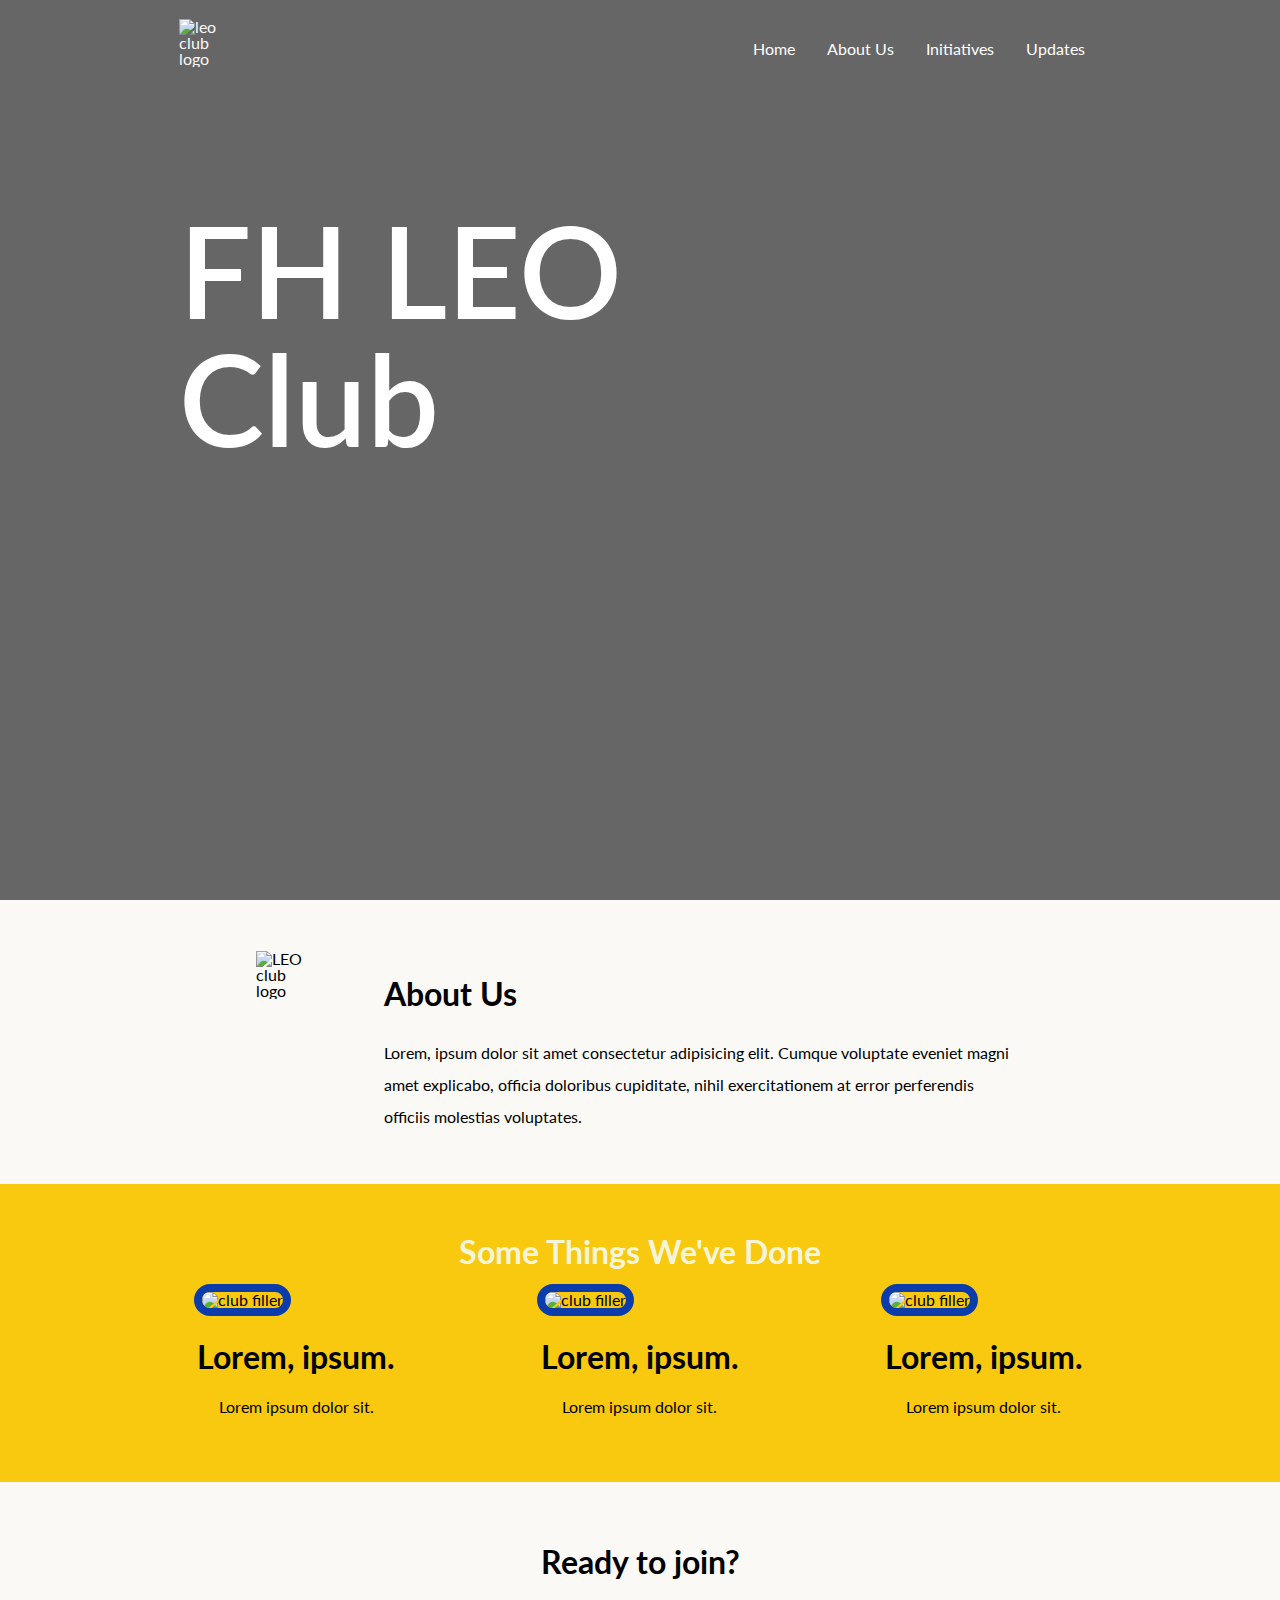
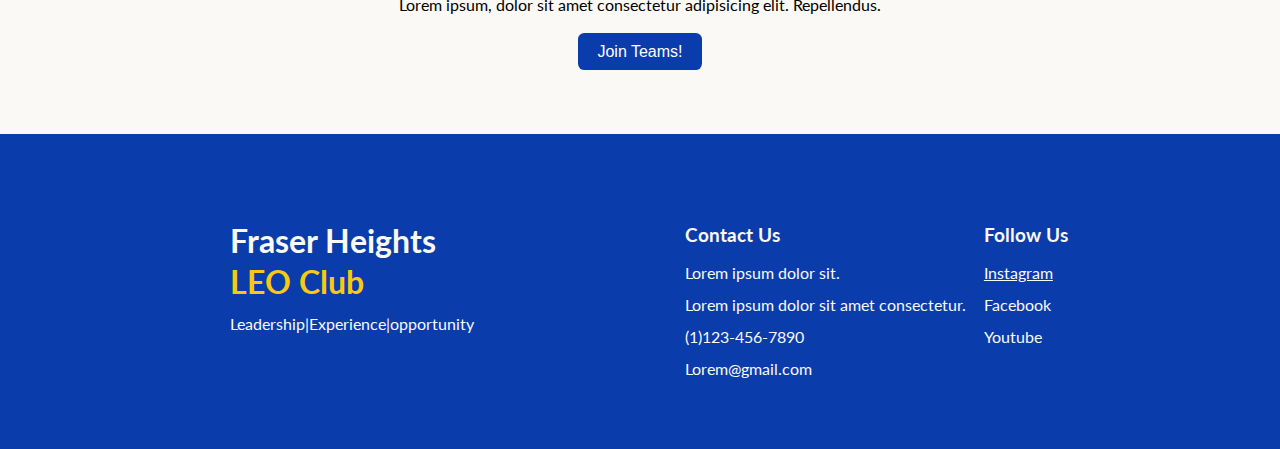
==== Home page/index.html @ 1a8ceed2 "added about us page and organized into folders" ====
<!DOCTYPE html>
<html lang="en">
<head>
    <meta charset="UTF-8">
    <meta http-equiv="X-UA-Compatible" content="IE=edge">
    <meta name="viewport" content="width=device-width, initial-scale=1.0">
    <title>FH leo club</title>
    <script src="script.js" defer></script>
    <link rel="stylesheet" href="styles.css">
    <link
    href="https://fonts.googleapis.com/css2?family=Lato:wght@600&family=Roboto:wght@300;400&display=swap"
    rel="stylesheet">
</head>
<body>
    <section class="bg-blue">
        <nav class="navbar">
                <div class="logo">
                    <a href="#"><img src="pictures/leoclubwhite.png" alt="leo club logo"></a>
                </div>
            <a href="#" class="toggle-button">
                <span class="bar"></span>
                <span class="bar"></span>
                <span class="bar"></span>
              </a>

            <div class="navbar-links">
                <ul>
                    <li><a href="#"> Home </a></li>
                    <li><a href="#"> About Us </a></li>
                    <li><a href="#"> Initiatives </a></li>
                    <li><a href="#"> Updates </a></li>
                </ul>
            </div>
        </nav>
        <div class="main-title">
                <div class="col">
                    <h1>FH LEO</h1>
                </div>
                <div class="col">
                    <h1>Club</h1>
                </div>
        </div>
    </section> 

    <section class="bg-off-white">
        <div class="container">
            <div class="split">
                <div> 
                    <img src="pictures/leoClubLogo.png" alt="LEO club logo">
                </div>
                <div class="about pushdown"> 
                    <h2>About Us</h2>
                    <p class="double-space pushdown"> Lorem, ipsum dolor sit amet consectetur adipisicing elit. Cumque voluptate eveniet magni amet explicabo, officia doloribus cupiditate, nihil exercitationem at error perferendis officiis molestias voluptates.</p>
                </div>
            </div>
        </div>
    </section>

    <section class="bg-yellow">
        <div class="gallery-container">
            <h2 class="text-centre whiteh2">Some Things We've Done</h2>
            <div class="gallery">
                <figure class="icons">
                    <img src= "pictures/davidLeoClubImage.png" class="border gallery-element" alt= "club filler">
                    <h3 class="text-centre sub">Lorem, ipsum.</h3>
                    <figcaption class="text-centre"> Lorem ipsum dolor sit. </figcaption>  
                  </figure>
                  <figure class="icons">
                    <img src= "pictures/davidLeoClubImage2.png" class="border gallery-element" alt= "club filler">
                    <h3 class="text-centre sub">Lorem, ipsum.</h3>
                    <figcaption class="text-centre"> Lorem ipsum dolor sit.</figcaption> 
                  </figure>
                  <figure class="icons">
                    <img src= "pictures/dividLeoClubImag3.png" class="border gallery-element" alt= "club filler">
                    <h3 class="text-centre sub">Lorem, ipsum.</h3>
                    <figcaption class="text-centre"> Lorem ipsum dolor sit.</figcaption> 
                  </figure>
            </div>
        </div>
    </section>
    
    <section class="bg-off-white">
        <div>
            <div class="content-container">
                <div class="social-media text-centre">
                    <h2>Ready to join?</h2>
                    <p class="room">Lorem ipsum, dolor sit amet consectetur adipisicing elit. Repellendus.</p>
                    <a href="https://teams.microsoft.com/l/team/19%3aXjoGESyyftis80p68u_Xhh1oimrOnALKqK0oUwf_hvM1%40thread.tacv2/conversations?groupId=9fa5732e-8d96-49a0-8e16-34128732688b&tenantId=08b4e9cf-8113-420d-ba07-52f7d4df8acd" target="_blank">
                    <button type="button"> Join Teams!</button>
                    </a>
                </div>
            </div>
        </div>
    </section>

    <footer>
        <div class="footer-container">
            <div class="footer-grid">
                <div>
                    <h2 class="pushdown">Fraser Heights</h2>
                    <h2 class="leo">LEO Club</h2>
                    <p>Leadership|Experience|opportunity</p>
                </div>
                <div class="split2">
                    <div>
                        <h3 class="subtitle pushdown">Contact Us</h3>
                        <p class="double-space">Lorem ipsum dolor sit.</p>
                        <p class="double-space">Lorem ipsum dolor sit amet consectetur.</p>
                        <p class="double-space">(1)123-456-7890</p>
                        <p class="double-space">Lorem@gmail.com</p>
                    </div> 
                    <div>
                        <h3 class="subtitle pushdown">Follow Us</h3>
                        <a href="https://www.instagram.com/fhleoclub/" target="_blank">
                            <p class="double-space">Instagram</p>
                        </a>
                        <p class="double-space">Facebook</p>
                        <p class="double-space">Youtube</p>
                    </div>
                </div>
            </div>
        </div>
    </footer>
</body>
</html>
---- Home page/styles.css ----
:root{
    --clr-primary-100: #f9c910;
    --clr-primary-500: #0a3dab;

    --clr-neutral-100: #fff;
    --clr-neutral-200: #FAF9F6;
    --clr-neutral-800: #222c2a;

    --ff-primary: "Lato", sans-serif;
    --ff-accent: "Roboto", sans-serif;
}

*{
    box-sizing: border-box;
}

body,
h1,
h2,
h3,
footer,
p {
  margin: 0;
  font-family: var(--ff-primary);
}

h1{
    font-size: 8rem;
    font-weight: 600;
}

h2{
    font-size: 2rem;
}

h3{
    padding: 1vw 0;
    font-size: 1.2rem;
    font-weight: 700;
}

img{
    max-width: 100%;
    display: inline-block;
    object-fit: cover;
}

.navbar{
    padding: 1.5% 14%;
    display: flex;
    position: relative;
    justify-content: space-between;
    align-items: center;
    background-color: transparent;
    color: white;
}

.logo{
    width: 60px;
    height: 60px;
}

.navbar-links{
    height: 100%;
}

.navbar-links ul{
    margin: 0;
    padding: 0;
    display: flex;
}

.navbar-links li{
    list-style: none;
}

.navbar-links li a{
    text-decoration: none;
    padding: 1rem;
    display: block;
    color: white;
}

.navbar .logo a{
    text-decoration: none;
}

.navbar-links li:hover{
    background-color: #555;
}

.toggle-button {
    position: absolute;
    vertical-align: middle;
    top: 1.1rem;
    right: 3rem;
    display: none;
    flex-direction: column;
    justify-content: space-between;
    width: 33px;
    height: 24px;
    color: white;
}

.toggle-button .bar {
    height: 3px;
    width: 100%;
    background-color: white;
    border-radius: 10px;
}

@media (max-width: 800px) {
    .navbar {
        flex-direction: column;
        align-items: flex-start;
    }

    .toggle-button {
        display: flex;
    }

    .navbar-links {
        display: none;
        width: 100%;
    }

    .navbar-links ul {
        width: 100%;
        flex-direction: column;
    }

    .navbar-links ul li {
        text-align: center;
    }

    .navbar-links ul li a {
        padding: .5rem 1rem;
    }

    .navbar-links.active {
        display: flex;
    }
}

.gallery-element{
    max-height: 65%;
}

p,
body{
    line-height: 1;
    font-weight: 400;
}

button{
    background-color: var(--clr-primary-500);
    color:#fff;
    display: inline-block;
    border: none;
    padding: 1% 2%;
    font-size: 1rem;
    transition-duration: 0.5s;
    cursor: pointer;
    border-radius: 0.4rem;
}

button:hover{
    background-color: var(--clr-primary-100);
    color: var(--clr-neutral-800);
}

button:active{
    background-color: var(--clr-neutral-800);
}

a{
    color: var(--clr-neutral-200);
}

.main-title{
    padding: 12vh 14%;
}

.sub{
    font-size: 2rem;
    padding: 2vw 0;
}

.split{
    display: inline-flex;
    flex-direction: row;
    padding: 4% 20%;
    gap: 10%;
}

.split2{
    display: inline-flex;
    flex-direction: row;
    gap: 5%;
}

.footer-container{
    padding: 5% 18%;
}

.footer-grid{
    display: grid;
    grid-template-columns: 2fr 1fr;
    white-space: nowrap;
}

.content-container{
    padding: 5% 12%;
}
.gallery-container{
    padding: 4% 12%;
}

.gallery{
    display:grid;
    grid-template-columns: 1fr 1fr 1fr ;
    column-gap: 6%;
}

.leo{
    padding-top: 1vh;
    padding-bottom: 2vh;
    color: var(--clr-primary-100);
}
.pushdown{
    padding-top: 3vh;
}
.double-space{
    line-height: 2;
}

.room{
    padding: 2%;
}

.title{
    padding: 8%;
}

.whiteh2{
    color: beige;
}

.border{
    border:0.5rem solid #0a3dab;
    border-radius: 2rem;
}

.text-centre{
    text-align: center;
}

.bg-blue{
    height: 100vh;
    width: 100%;
    color: var(--clr-neutral-100);
    background-image: linear-gradient(rgba(0,0,0,0.6),rgba(0,0,0,0.6)),url(pictures/269949897_344656750380899_4382031329720486470_n.jpg);
    background-position: centre;
    background-size: cover;
}

.bg-off-white{
    background-color: var(--clr-neutral-200);
}

.bg-yellow{
    background-color: var(--clr-primary-100);
}

footer{
    color: var(--clr-neutral-200);
    background-color: var(--clr-primary-500);
}

@media (max-width: 900px){

    .subtitle{
        padding-top: 10vw;
    }

    h3{
        padding: 5vw 0;
    }

    .gallery-element{
        max-width: 100%;
        max-height: 100%;
    }

    .split{
        flex-direction: column;
    }

    .about{
        text-align: center;
    }

    .about{
        text-align: center;
    }

    .split2{
        flex-direction: column;
    }

    .gallery{
        grid-template-columns: 1fr;
    }

    .gallery-container{
        padding: 8% 16%;
    }

    .footer-container{
        padding: 8% 16%;
    }

    .social-media{
        line-height: 3;
    }

    .footer-grid{
        grid-template-columns: 1fr;
    }
}
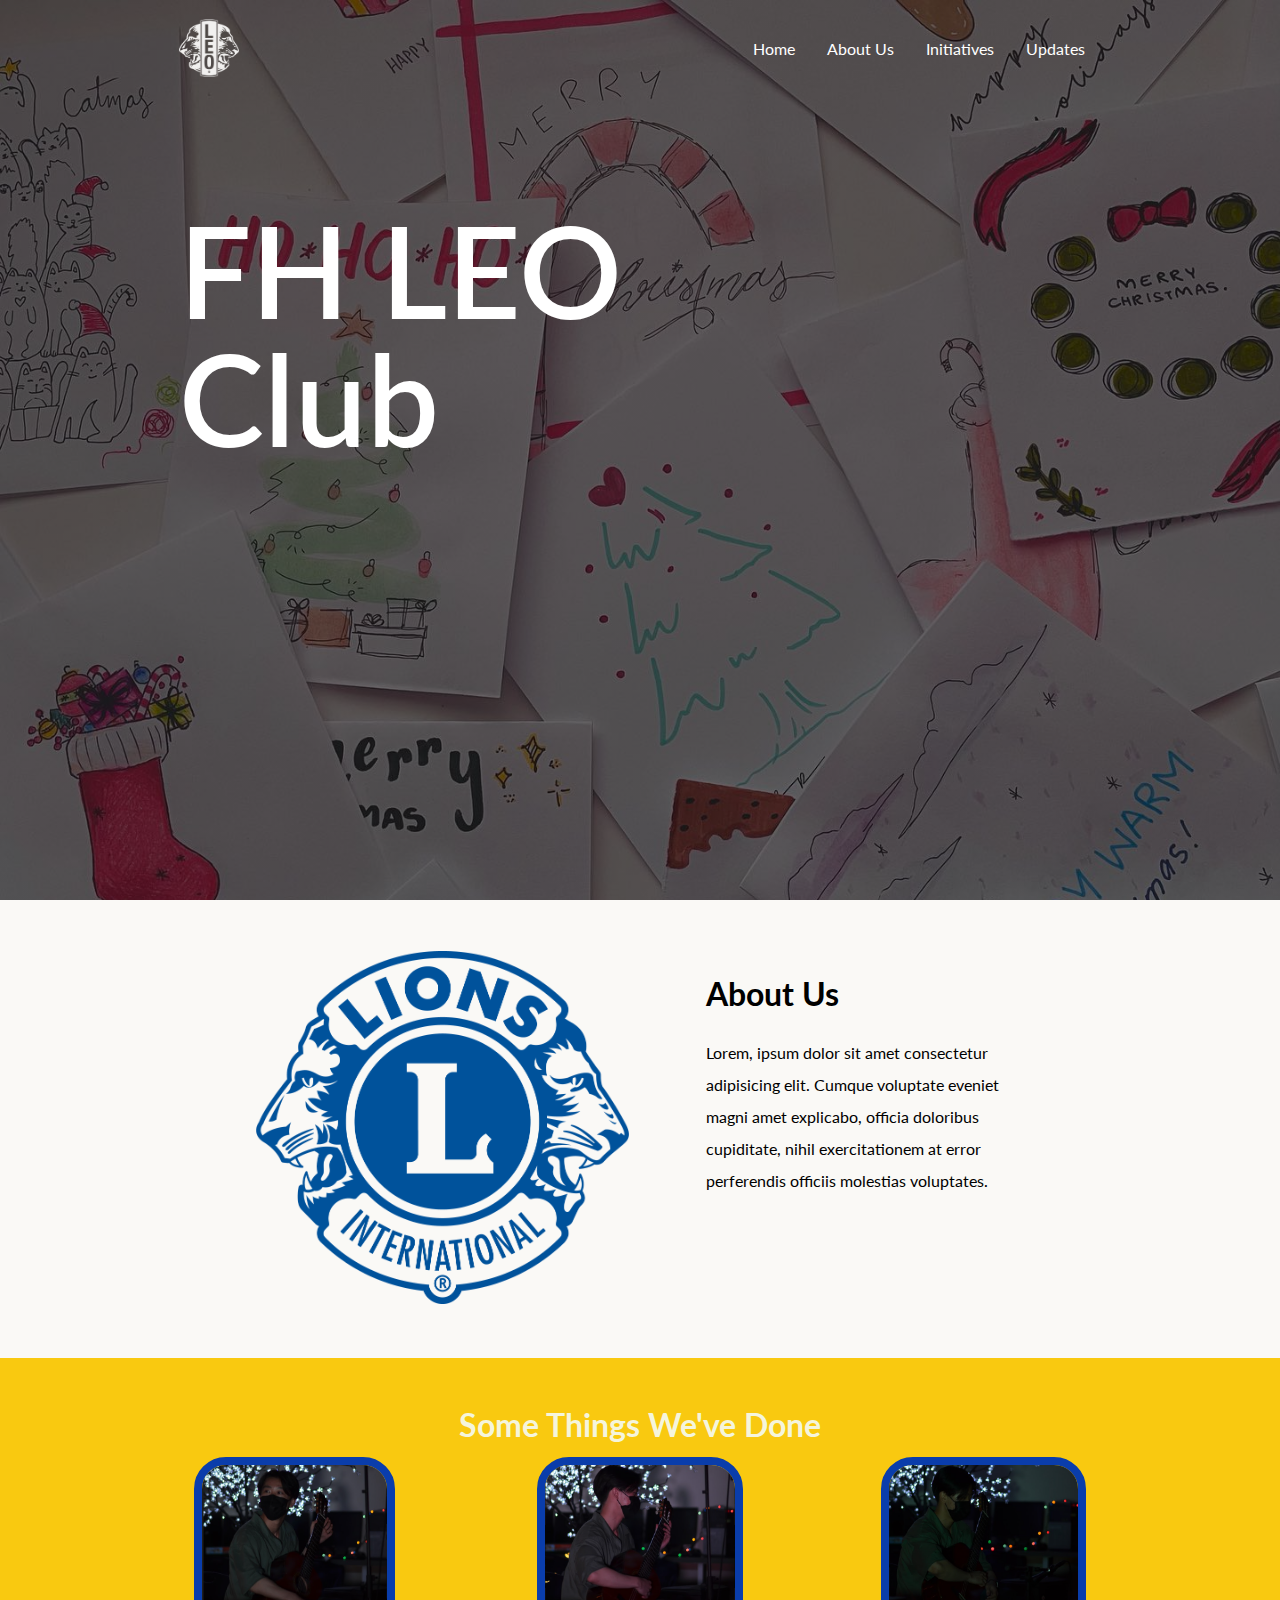
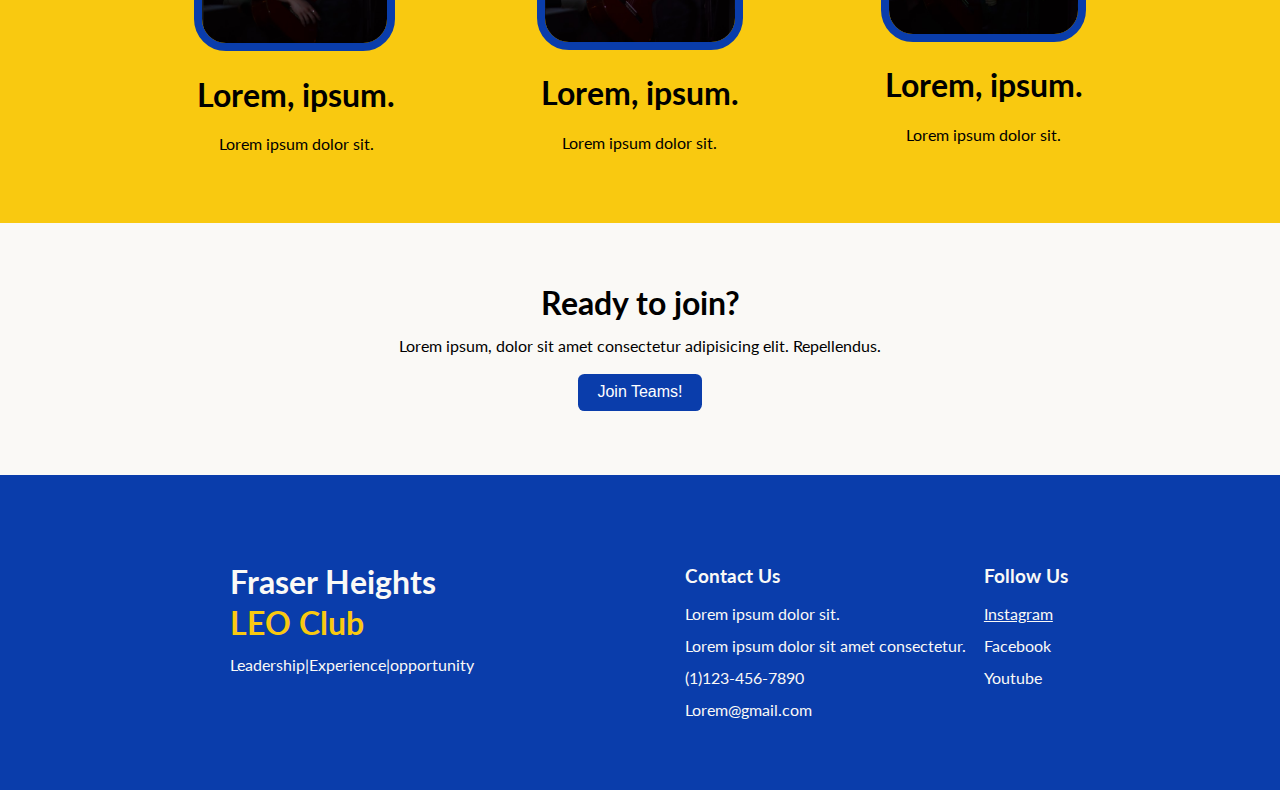
==== commit 1bffd97d: "re organized images and added links" ====
--- a/Home page/index.html
+++ b/Home page/index.html
@@ -15,7 +15,7 @@
     <section class="bg-blue">
         <nav class="navbar">
                 <div class="logo">
-                    <a href="#"><img src="pictures/leoclubwhite.png" alt="leo club logo"></a>
+                    <a href="#"><img src="homePagePictures/leoclubwhite.png" alt="leo club logo"></a>
                 </div>
             <a href="#" class="toggle-button">
                 <span class="bar"></span>
@@ -25,8 +25,8 @@
 
             <div class="navbar-links">
                 <ul>
-                    <li><a href="#"> Home </a></li>
-                    <li><a href="#"> About Us </a></li>
+                    <li><a href="/Home page/index.html"> Home </a></li>
+                    <li><a href="/about us/aboutUs.html"> About Us </a></li>
                     <li><a href="#"> Initiatives </a></li>
                     <li><a href="#"> Updates </a></li>
                 </ul>
@@ -46,7 +46,7 @@
         <div class="container">
             <div class="split">
                 <div> 
-                    <img src="pictures/leoClubLogo.png" alt="LEO club logo">
+                    <img src="homePagePictures/leoClubLogo.png" alt="LEO club logo">
                 </div>
                 <div class="about pushdown"> 
                     <h2>About Us</h2>
@@ -61,17 +61,17 @@
             <h2 class="text-centre whiteh2">Some Things We've Done</h2>
             <div class="gallery">
                 <figure class="icons">
-                    <img src= "pictures/davidLeoClubImage.png" class="border gallery-element" alt= "club filler">
+                    <img src= "homePagePictures/davidLeoClubImage.png" class="border gallery-element" alt= "club filler">
                     <h3 class="text-centre sub">Lorem, ipsum.</h3>
                     <figcaption class="text-centre"> Lorem ipsum dolor sit. </figcaption>  
                   </figure>
                   <figure class="icons">
-                    <img src= "pictures/davidLeoClubImage2.png" class="border gallery-element" alt= "club filler">
+                    <img src= "homePagePictures/davidLeoClubImage2.png" class="border gallery-element" alt= "club filler">
                     <h3 class="text-centre sub">Lorem, ipsum.</h3>
                     <figcaption class="text-centre"> Lorem ipsum dolor sit.</figcaption> 
                   </figure>
                   <figure class="icons">
-                    <img src= "pictures/dividLeoClubImag3.png" class="border gallery-element" alt= "club filler">
+                    <img src= "homePagePictures/dividLeoClubImag3.png" class="border gallery-element" alt= "club filler">
                     <h3 class="text-centre sub">Lorem, ipsum.</h3>
                     <figcaption class="text-centre"> Lorem ipsum dolor sit.</figcaption> 
                   </figure>
--- a/Home page/styles.css
+++ b/Home page/styles.css
@@ -259,7 +259,7 @@
     height: 100vh;
     width: 100%;
     color: var(--clr-neutral-100);
-    background-image: linear-gradient(rgba(0,0,0,0.6),rgba(0,0,0,0.6)),url(pictures/269949897_344656750380899_4382031329720486470_n.jpg);
+    background-image: linear-gradient(rgba(0,0,0,0.6),rgba(0,0,0,0.6)),url(homePagePictures/269949897_344656750380899_4382031329720486470_n.jpg);
     background-position: centre;
     background-size: cover;
 }
